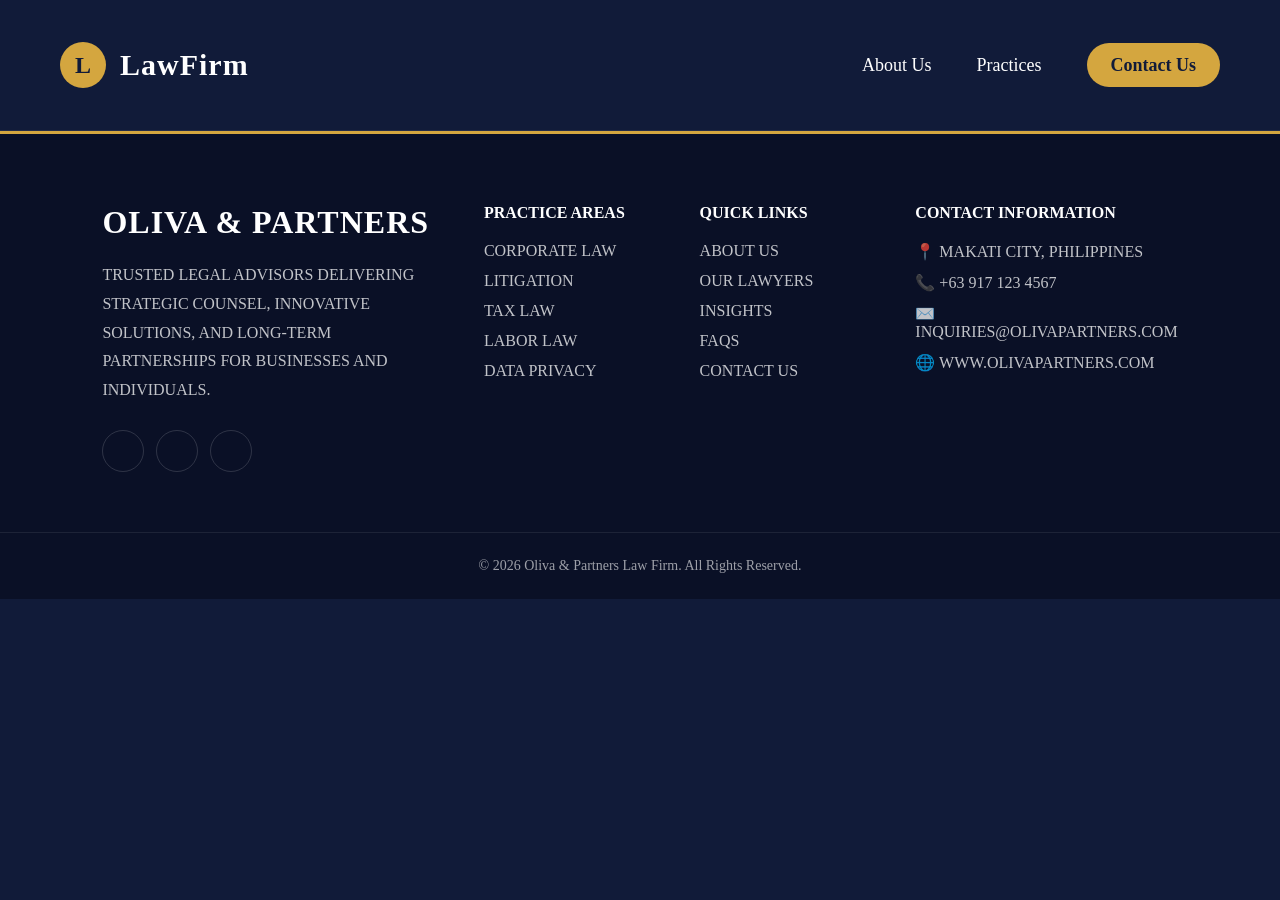
==== About Us.html @ 22f0175c "Initial website upload" ====
<!DOCTYPE html>
<html lang="en">
<head>
    <meta charset="UTF-8">
    <title>About Us</title>
    <link rel="stylesheet" href="style.css">
</head>

<body>

    <header>
        <nav class="navbar">

            <a href="#" class="logo">
                <div class="logo-icon">L</div>
                <div class="logo-text">LawFirm</div>
            </a>

            <div class="nav-wrapper">
                <ul class="nav-links" id="navLinks">
                    <li>
                        <a href="#">About Us</a>
                        <div class="mega-menu">
                            <div class="mega-column">
                                <h3>Our Firm</h3>
                                <a href="#">Who We Are</a>
                                <a href="#">History</a>
                                <a href="#">Mission & Vision</a>
                            </div>
                            <div class="mega-column">
                                <h3>Leadership</h3>
                                <a href="#">Partners</a>
                                <a href="#">Attorneys</a>
                                <a href="#">Careers</a>
                            </div>
                            <div class="mega-column">
                                <h3>Resources</h3>
                                <a href="#">News</a>
                                <a href="#">Insights</a>
                                <a href="#">Events</a>
                            </div>
                        </div>
                    </li>

                    <li>
                        <a href="#">Practices</a>
                        <div class="mega-menu">
                            <div class="mega-column">
                                <h3>Corporate</h3>
                                <a href="#">Business Law</a>
                                <a href="#">Mergers</a>
                                <a href="#">Contracts</a>
                            </div>
                            <div class="mega-column">
                                <h3>Litigation</h3>
                                <a href="#">Civil Litigation</a>
                                <a href="#">Commercial Disputes</a>
                                <a href="#">Arbitration</a>
                            </div>
                            <div class="mega-column">
                                <h3>Specialized</h3>
                                <a href="#">Tax Law</a>
                                <a href="#">IP Law</a>
                                <a href="#">Data Privacy</a>
                            </div>
                        </div>
                    </li>

                    <li>
                        <a href="#" class="contact-btn" id="openContactModal">
                            Contact Us
                        </a>
                    </li>
                </ul>

                <span class="nav-indicator" id="navIndicator"></span>
            </div>

        </nav>
    </header>
    <section class="about">
    </section>
    <footer class="footer">
        <div class="footer-container">

            <div class="footer-column">
                <h3 class="footer-logo">OLIVA & PARTNERS</h3>

                <p>
                    TRUSTED LEGAL ADVISORS DELIVERING STRATEGIC COUNSEL,
                    INNOVATIVE SOLUTIONS, AND LONG-TERM PARTNERSHIPS FOR
                    BUSINESSES AND INDIVIDUALS.
                </p>

                <div class="footer-social">
                    <a href="#"><i class="fab fa-facebook-f"></i></a>
                    <a href="#"><i class="fab fa-linkedin-in"></i></a>
                    <a href="#"><i class="fab fa-instagram"></i></a>
                </div>
            </div>

            <div class="footer-column">
                <h4>PRACTICE AREAS</h4>

                <ul>
                    <li><a href="#">CORPORATE LAW</a></li>
                    <li><a href="#">LITIGATION</a></li>
                    <li><a href="#">TAX LAW</a></li>
                    <li><a href="#">LABOR LAW</a></li>
                    <li><a href="#">DATA PRIVACY</a></li>
                </ul>
            </div>

            <div class="footer-column">
                <h4>QUICK LINKS</h4>

                <ul>
                    <li><a href="#">ABOUT US</a></li>
                    <li><a href="#">OUR LAWYERS</a></li>
                    <li><a href="#">INSIGHTS</a></li>
                    <li><a href="#">FAQS</a></li>
                    <li><a href="#">CONTACT US</a></li>
                </ul>
            </div>

            <div class="footer-column">
                <h4>CONTACT INFORMATION</h4>

                <ul class="contact-list">
                    <li>📍 MAKATI CITY, PHILIPPINES</li>
                    <li>📞 +63 917 123 4567</li>
                    <li>✉️ INQUIRIES@OLIVAPARTNERS.COM</li>
                    <li>🌐 WWW.OLIVAPARTNERS.COM</li>
                </ul>
            </div>

        </div>

        <div class="footer-bottom">
            <p>
                © 2026 Oliva & Partners Law Firm. All Rights Reserved.
            </p>
        </div>
    </footer>
    <div id="contactModalContainer"></div>
    <script src="script.js"></script>
</body>
</html>
---- style.css ----
:root {
    --primary-bg: #111b39;
    --secondary-bg: #1d2340;
    --card-bg: #232845;
    --gold: #d4a63f;
    --white: #ffffff;
    --text-light: rgba(255,255,255,.85);
    --border: rgba(255,255,255,.20);
}

* {
    margin: 0;
    padding: 0;
    box-sizing: border-box;
}

body {
    background: var(--primary-bg);
    color: var(--white);
    font-family: Perpetua, "Times New Roman", serif;
    overflow-x: hidden;
}

h1,
h2,
h3,
h4,
h5,
h6,
p,
a,
span,
li,
summary,
button,
input,
textarea {
    font-family: Perpetua, "Times New Roman", serif;
}

/* ===========================
   HEADER
=========================== */

header {
    background: var(--primary-bg);
    border-bottom: 1px solid rgba(255,255,255,.08);
    position: sticky;
    top: 0;
    z-index: 999;
}

.navbar {
    max-width: 1400px;
    height: 130px;
    margin: auto;
    padding: 0 60px;
    display: flex;
    align-items: center;
    justify-content: space-between;
}

.logo {
    display: flex;
    align-items: center;
    gap: 14px;
    text-decoration: none;
}

.logo-icon {
    width: 46px;
    height: 46px;
    border-radius: 50%;
    background: var(--gold);
    color: var(--primary-bg);
    display: grid;
    place-items: center;
    font-size: 24px;
    font-weight: bold;
}

.logo-text {
    font-size: 30px;
    color: var(--white);
    font-weight: 600;
    letter-spacing: 1px;
}

.nav-wrapper {
    position: relative;
}

.nav-links {
    list-style: none;
    display: flex;
    align-items: center;
    gap: 45px;
}

    .nav-links > li {
        position: relative;
    }

        .nav-links > li > a {
            text-decoration: none;
            color: var(--white);
            font-size: 18px;
            transition: .3s ease;
        }

        .nav-links > li:hover > a {
            color: var(--gold);
        }

.nav-indicator {
    position: absolute;
    bottom: -10px;
    height: 2px;
    width: 0;
    background: var(--gold);
    transition: all .3s ease;
}

.contact-btn {
    background: var(--gold);
    color: var(--primary-bg) !important;
    padding: 12px 24px !important;
    border-radius: 50px;
    font-weight: bold;
}

    .contact-btn:hover {
        background: #fff;
    }

/* ===========================
   MEGA MENU
=========================== */

.mega-menu {
    position: absolute;
    top: 100%;
    left: 50%;
    width: 900px;
    padding: 35px;
    background: var(--secondary-bg);
    border: 1px solid var(--border);
    border-radius: 14px;
    box-shadow: 0 20px 50px rgba(0,0,0,.35);
    display: grid;
    grid-template-columns: repeat(3,1fr);
    gap: 30px;
    opacity: 0;
    visibility: hidden;
    transform: translateX(-50%) translateY(15px);
    transition: .3s ease;
}

.nav-links li:hover .mega-menu {
    opacity: 1;
    visibility: visible;
    transform: translateX(-50%) translateY(0);
}

.mega-column h3 {
    color: var(--gold);
    margin-bottom: 15px;
    font-size: 22px;
}

.mega-column a {
    display: block;
    color: var(--white);
    text-decoration: none;
    padding: 8px 0;
    transition: .3s;
}

    .mega-column a:hover {
        color: var(--gold);
        padding-left: 8px;
    }

/* ===========================
   HERO TAGLINE
=========================== */

.tagline-section {
    background: var(--primary-bg);
    min-height: 500px;
    display: flex;
    align-items: center;
    padding: 70px 8%;
}

.tagline-content h1 {
    color: white;
    font-size: 72px;
    line-height: 1.35;
    font-weight: 700;
}

.tagline-content p {
    margin-top: 30px;
    color: var(--gold);
    font-size: 26px;
    line-height: 1.8;
    font-weight: 600;
}

/* ===========================
   LOGO SHOWCASE
=========================== */
.industries-showcase {
    background: #111b39;
    padding: 70px 8%;
    display: grid;
    grid-template-columns: 1fr 1.4fr;
    gap: 60px;
    align-items: center;
}

.industries-content .eyebrow {
    color: #d4a63f;
    text-transform: uppercase;
    letter-spacing: 3px;
    font-size: 15px;
}

.industries-content h2 {
    color: #fff;
    font-size: 48px;
    line-height: 1.1;
    margin: 14px 0;
}

.industries-content p {
    color: rgba(255,255,255,.78);
    font-size: 18px;
    line-height: 1.7;
    max-width: 560px;
}

.industries-list {
    display: grid;
    grid-template-columns: repeat(2, 1fr);
    gap: 14px;
}

.industry-item {
    background: linear-gradient(135deg, #1d2340, #232845);
    border: 1px solid rgba(255,255,255,.14);
    color: #fff;
    padding: 22px 24px;
    border-radius: 16px;
    font-size: 20px;
    position: relative;
    overflow: hidden;
    cursor: pointer;
    transition: .35s ease;
}

    .industry-item::before {
        content: "";
        position: absolute;
        left: 0;
        top: 0;
        width: 5px;
        height: 100%;
        background: #d4a63f;
        transform: scaleY(0);
        transform-origin: bottom;
        transition: .35s ease;
    }

    .industry-item::after {
        content: "→";
        position: absolute;
        right: 22px;
        opacity: 0;
        transform: translateX(-10px);
        transition: .35s ease;
        color: #d4a63f;
    }

    .industry-item:hover {
        transform: translateY(-6px);
        border-color: #d4a63f;
        box-shadow: 0 18px 45px rgba(0,0,0,.28);
        padding-left: 34px;
    }

        .industry-item:hover::before {
            transform: scaleY(1);
        }

        .industry-item:hover::after {
            opacity: 1;
            transform: translateX(0);
        }

@media (max-width: 900px) {
    .industries-showcase {
        grid-template-columns: 1fr;
        padding: 60px 24px;
    }

    .industries-content h2 {
        font-size: 36px;
    }

    .industries-list {
        grid-template-columns: 1fr;
    }

    .industry-item {
        font-size: 18px;
    }
}
/* ===========================
   FAQ
=========================== */

.faq-section {
    background: var(--primary-bg);
    padding: 90px 20px;
    color: #fff;
}

    .faq-section h2 {
        text-align: center;
        font-size: 52px;
        margin-bottom: 50px;
    }

.faq-container {
    max-width: 1000px;
    margin: auto;
}

.faq-item {
    background: var(--card-bg);
    border: 1px solid var(--border);
    border-radius: 10px;
    margin-bottom: 15px;
    overflow: hidden;
}

    .faq-item summary {
        list-style: none;
        cursor: pointer;
        padding: 25px;
        font-size: 22px;
        color: white;
        position: relative;
    }

        .faq-item summary::-webkit-details-marker {
            display: none;
        }

        .faq-item summary::after {
            content: "▾";
            position: absolute;
            right: 25px;
        }

    .faq-item[open] summary::after {
        content: "▴";
    }

    .faq-item p {
        background: var(--secondary-bg);
        color: var(--text-light);
        padding: 25px;
        line-height: 1.9;
        font-size: 18px;
    }

/* ===========================
   MOBILE
=========================== */

@media (max-width: 768px) {

    .navbar {
        flex-direction: column;
        height: auto;
        padding: 25px;
    }

    .nav-links {
        flex-direction: column;
        width: 100%;
        gap: 0;
        margin-top: 20px;
    }

    .mega-menu {
        position: static;
        width: 100%;
        grid-template-columns: 1fr;
        opacity: 1;
        visibility: visible;
        display: none;
        transform: none;
    }

    .nav-links li:hover .mega-menu {
        display: grid;
    }

    /* HERO TAGLINE ANIMATION */
    .tagline-content h1 {
        animation: fadeSlideUp 1s ease forwards;
        opacity: 0;
    }

    .tagline-content p {
        animation: fadeSlideUp 1s ease forwards;
        animation-delay: .35s;
        opacity: 0;
    }

    @keyframes fadeSlideUp {
        from {
            opacity: 0;
            transform: translateY(35px);
        }

        to {
            opacity: 1;
            transform: translateY(0);
        }
    }
    .logo-showcase {
        grid-template-columns: 1fr;
    }

    .logo-content h2 {
        font-size: 40px;
    }

    .faq-section h2 {
        font-size: 36px;
    }

    .faq-item summary {
        font-size: 18px;
    }

    .faq-item p {
        font-size: 16px;
    }
}

.lawyers-section {
    background: #111b39;
    padding: 120px 8%;
}

.section-header {
    text-align: center;
    margin-bottom: 70px;
}

    .section-header span {
        color: #d4a63f;
        letter-spacing: 3px;
        font-size: 14px;
    }

    .section-header h2 {
        color: white;
        font-size: 58px;
        margin: 15px 0;
        font-family: Perpetua, serif;
    }

    .section-header p {
        color: rgba(255,255,255,.8);
        max-width: 700px;
        margin: auto;
        line-height: 1.8;
    }

.lawyers-section {
    background: #111b39;
    padding: 120px 8%;
}

.section-header {
    text-align: center;
    margin-bottom: 70px;
}

    .section-header span {
        color: #d4a63f;
        letter-spacing: 3px;
        font-size: 14px;
    }

    .section-header h2 {
        color: white;
        font-size: 58px;
        margin: 15px 0;
        font-family: Perpetua, serif;
    }

    .section-header p {
        color: rgba(255,255,255,.8);
        max-width: 700px;
        margin: auto;
        line-height: 1.8;
    }

.lawyers-grid {
    display: grid;
    grid-template-columns: repeat(3,1fr);
    gap: 35px;
}


.lawyer-card {
    background: #1b2347;
    border-radius: 18px;
    overflow: hidden;
    border: 1px solid rgba(255,255,255,.08);
    transition: .4s ease;
}

/* Animation only runs when JS adds .animate-lawyers to body */
body.animate-lawyers .lawyer-card.reveal {
    opacity: 0;
    transform: translateY(50px);
}

    body.animate-lawyers .lawyer-card.reveal.active {
        opacity: 1;
        transform: translateY(0);
    }

    .lawyer-card.active {
        opacity: 1;
        transform: translateY(0);
    }

    .lawyer-card:hover {
        transform: translateY(-10px);
        box-shadow: 0 25px 60px rgba(0,0,0,.35);
    }

.lawyer-image {
    position: relative;
    height: 560px;
    background: linear-gradient(180deg, #20284d 0%, #151d3c 100%);
    display: flex;
    justify-content: center;
    align-items: flex-end;
    overflow: hidden;
}

    .lawyer-image img {
        width: 100%;
        height: 100%;
        object-fit: contain;
        object-position: center bottom;
        transition: transform .45s ease;
    }

.lawyer-card:hover .lawyer-image img {
    transform: scale(1.03);
}

.lawyer-overlay {
    position: absolute;
    inset: 0;
    background: rgba(17,27,57,.85);
    display: flex;
    justify-content: center;
    align-items: center;
    opacity: 0;
    transition: .4s ease;
}

.lawyer-card:hover .lawyer-overlay {
    opacity: 1;
}

.lawyer-overlay a {
    color: white;
    text-decoration: none;
    border: 1px solid #d4a63f;
    padding: 12px 24px;
    border-radius: 50px;
    transition: .3s;
}

    .lawyer-overlay a:hover {
        background: #d4a63f;
        color: #111b39;
    }

.lawyer-content {
    padding: 25px;
}

    .lawyer-content h3 {
        color: white;
        font-size: 26px;
        margin-bottom: 10px;
        font-family: Perpetua, serif;
    }

    .lawyer-content span {
        color: #d4a63f;
        font-size: 16px;
    }

    .lawyer-content::before {
        content: '';
        display: block;
        width: 0;
        height: 2px;
        background: #d4a63f;
        margin-bottom: 15px;
        transition: .4s ease;
    }

.lawyer-card:hover .lawyer-content::before {
    width: 100%;
}
@media (max-width: 768px) {

    .lawyers-section {
        padding: 70px 22px;
    }

    .lawyers-grid {
        grid-template-columns: 1fr;
        gap: 28px;
    }

    .lawyer-image {
        height: 460px;
    }

        .lawyer-image img {
            object-fit: contain;
            object-position: center top;
        }

    .lawyer-content {
        padding: 22px;
        text-align: center;
    }

        .lawyer-content h3 {
            font-size: 22px;
        }

        .lawyer-content span {
            font-size: 15px;
        }
}
@media (max-width: 480px) {
    .lawyer-image {
        height: 300px;
    }

    .lawyer-content h3 {
        font-size: 21px;
    }
}
@media (max-width: 992px) {

    .lawyers-grid {
        grid-template-columns: repeat(2,1fr);
    }

    .lawyer-image {
        height: 500px;
    }
}
.footer {
    background: #0a1026;
    border-top: 3px solid #d4a63f;
    padding-top: 70px;
}

.footer-container {
    max-width: 1400px;
    margin: auto;
    padding: 0 8%;
    display: grid;
    grid-template-columns: 2fr 1fr 1fr 1.5fr;
    gap: 50px;
}

.footer-column h3,
.footer-column h4 {
    color: #ffffff;
    font-family: Perpetua, serif;
    margin-bottom: 20px;
}

.footer-logo {
    font-size: 32px;
    letter-spacing: 1px;
}

.footer-column p {
    color: rgba(255,255,255,.75);
    line-height: 1.8;
}

.footer-column ul {
    list-style: none;
    padding: 0;
}

    .footer-column ul li {
        margin-bottom: 12px;
    }

        .footer-column ul li a {
            text-decoration: none;
            color: rgba(255,255,255,.75);
            transition: .3s ease;
        }

            .footer-column ul li a:hover {
                color: #d4a63f;
                padding-left: 6px;
            }

.contact-list li {
    color: rgba(255,255,255,.75);
}

.footer-social {
    margin-top: 25px;
    display: flex;
    gap: 12px;
}

    .footer-social a {
        width: 42px;
        height: 42px;
        border: 1px solid rgba(255,255,255,.15);
        border-radius: 50%;
        display: flex;
        align-items: center;
        justify-content: center;
        color: white;
        text-decoration: none;
        transition: .3s ease;
    }

        .footer-social a:hover {
            background: #d4a63f;
            color: #111b39;
            transform: translateY(-3px);
        }

.footer-bottom {
    margin-top: 60px;
    padding: 25px 0;
    border-top: 1px solid rgba(255,255,255,.08);
    text-align: center;
}

    .footer-bottom p {
        color: rgba(255,255,255,.6);
        font-size: 14px;
    }
.logo {
    display: flex;
    align-items: center;
    text-decoration: none;
}

.main-logo {
    height: 100px;
    width: auto;
    object-fit: contain;
    transition: all .3s ease;
}

    .main-logo:hover {
        transform: scale(1.03);
    }
@media (max-width: 768px) {
    .main-logo {
        height: 55px;
    }

    .navbar {
        height: auto;
        padding: 20px;
    }
}
.mega-menu-about {
    display: block !important;
    width: 1000px;
}

.mega-about-card {
    width: 100%;
    max-width: 100%;
}
.contact-modal {
    position: fixed;
    inset: 0;
    background: rgba(0,0,0,.7);
    display: none;
    justify-content: center;
    align-items: center;
    z-index: 99999;
    padding: 20px;
}

    .contact-modal.active {
        display: flex;
    }

.contact-modal-box {
    background: #111b39;
    border-top: 4px solid #d4a63f;
    border-radius: 20px;
    width: 100%;
    max-width: 600px;
    padding: 40px;
    color: white;
    position: relative;
    animation: modalSlideUp .3s ease;
}

.contact-close {
    position: absolute;
    top: 15px;
    right: 20px;
    border: none;
    background: none;
    color: white;
    font-size: 32px;
    cursor: pointer;
}

.contact-label {
    color: #d4a63f;
    text-transform: uppercase;
    letter-spacing: 3px;
    font-size: 14px;
}

.contact-modal-box h2 {
    margin-top: 10px;
    margin-bottom: 25px;
}

.contact-info p {
    line-height: 1.8;
    margin-bottom: 20px;
}

@keyframes modalSlideUp {
    from {
        opacity: 0;
        transform: translateY(40px);
    }

    to {
        opacity: 1;
        transform: translateY(0);
    }
}
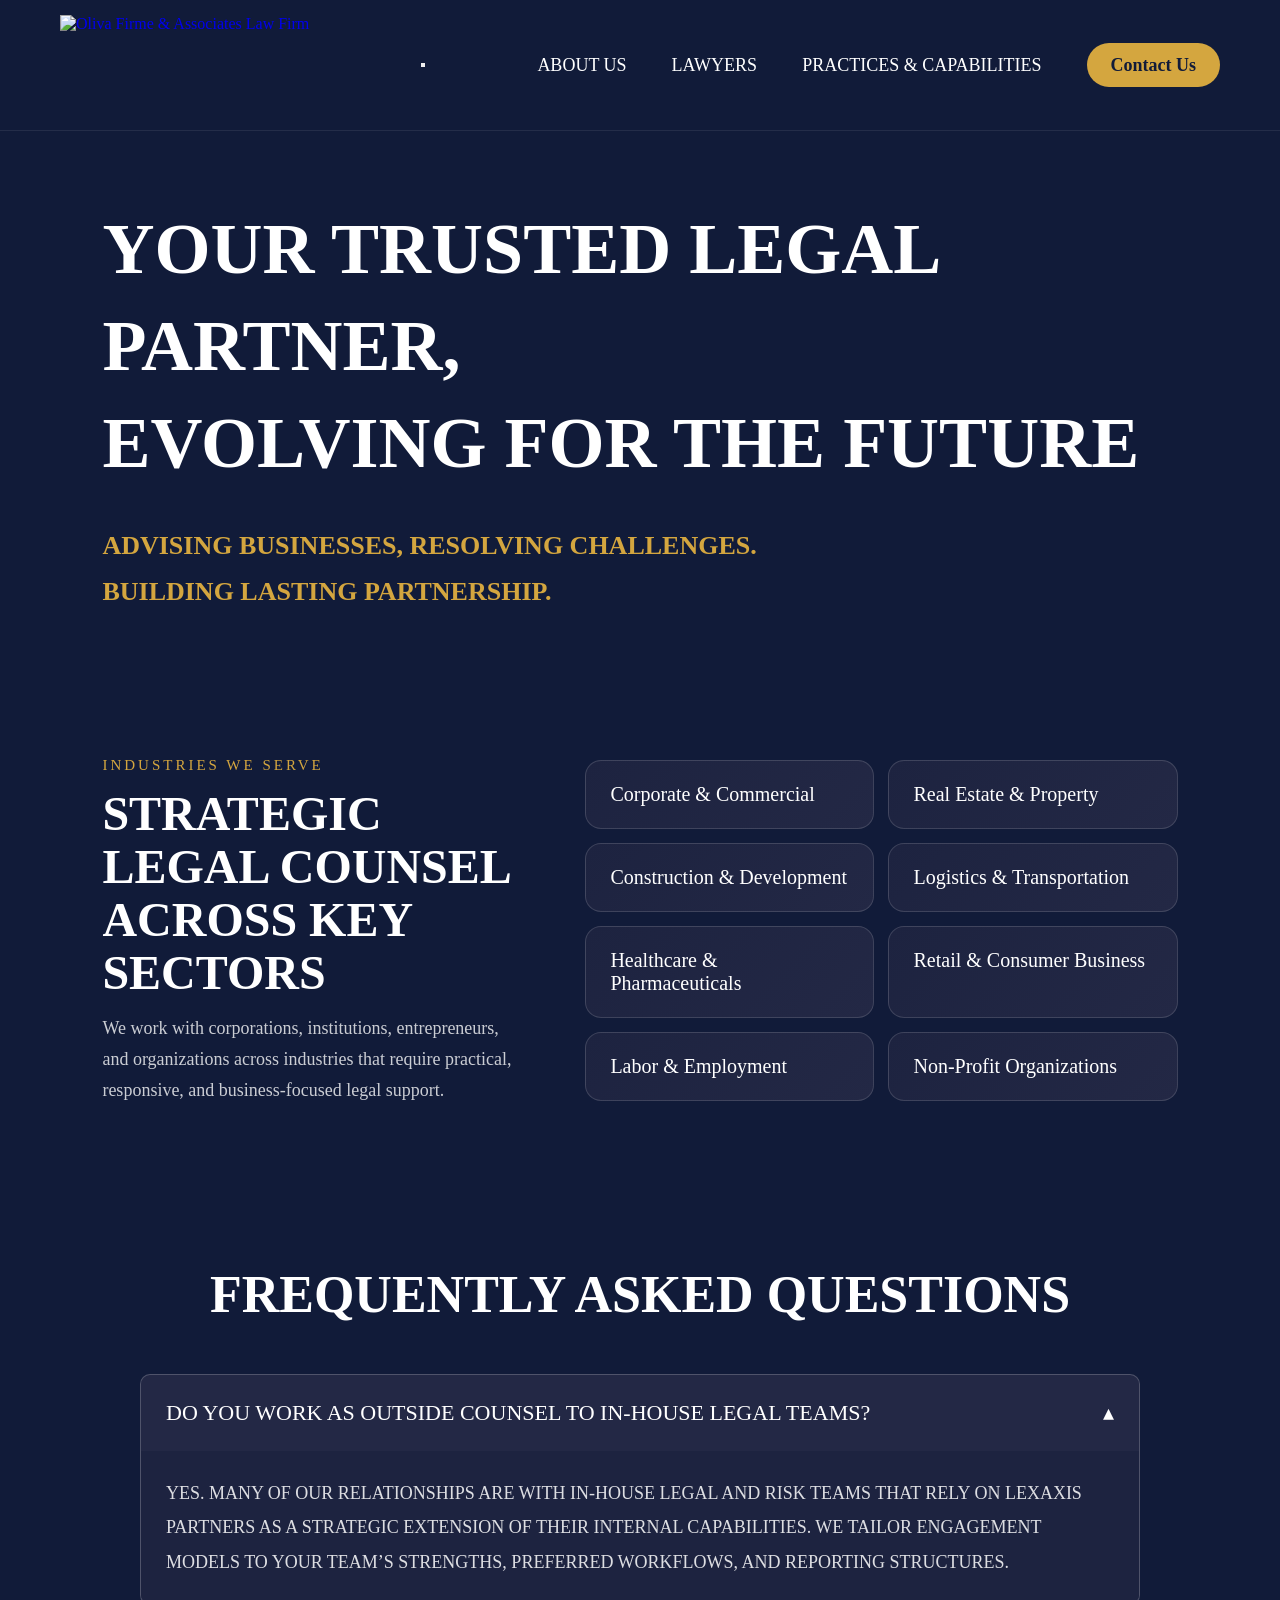
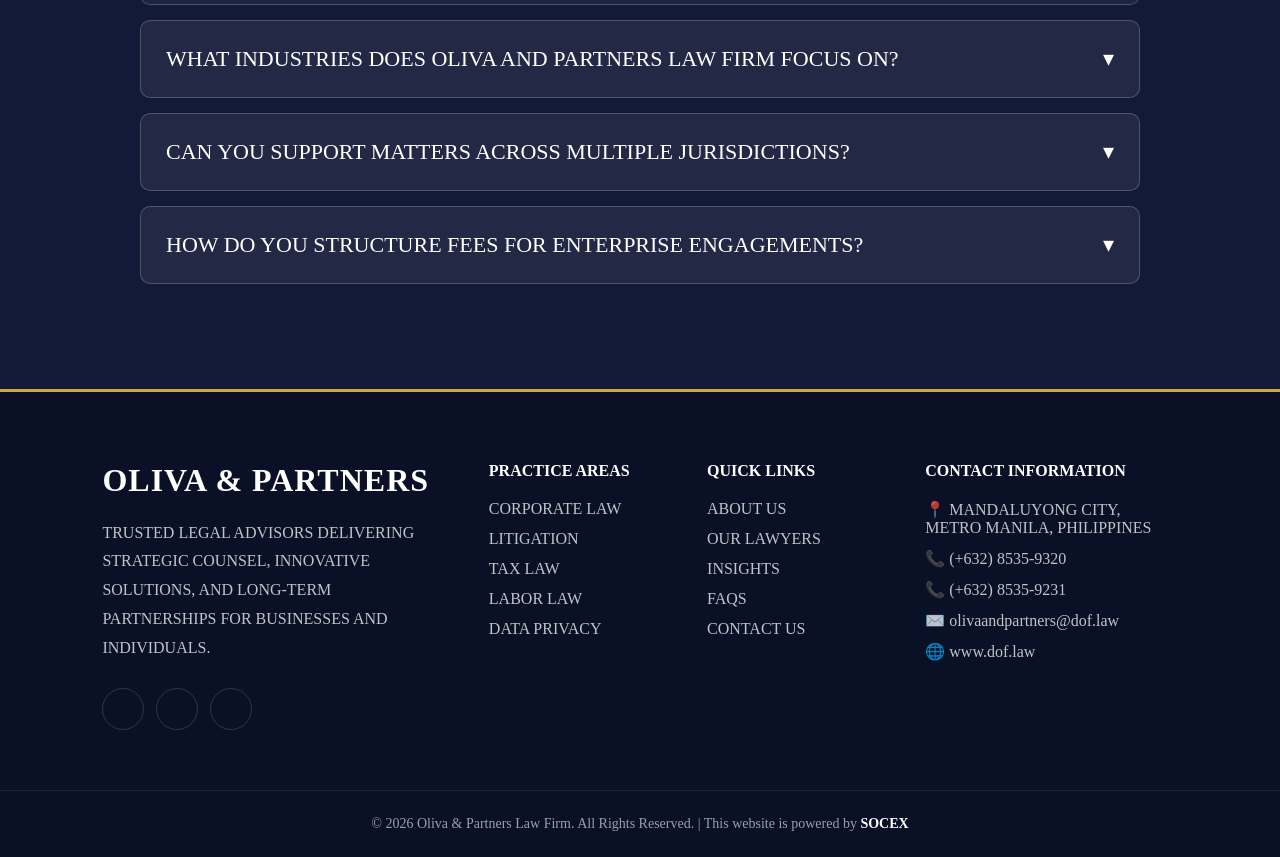
==== commit 0872b206: "Update About Us.html" ====
--- a/About Us.html
+++ b/About Us.html
@@ -2,48 +2,101 @@
 <html lang="en">
 <head>
     <meta charset="UTF-8">
-    <title>About Us</title>
+    <meta name="viewport" content="width=device-width, initial-scale=1.0">
+    <title>Oliva & Partners Law Firm</title>
+
     <link rel="stylesheet" href="style.css">
 </head>
 
-<body>
+<body class="home-page">
 
     <header>
         <nav class="navbar">
 
             <a href="#" class="logo">
-                <div class="logo-icon">L</div>
-                <div class="logo-text">LawFirm</div>
+                <img src="https://assets.cdn.filesafe.space/RAy1FldhpgdvIee2xIEt/media/6a219199da24932f120e011f.png"
+                     alt="Oliva Firme & Associates Law Firm"
+                     class="main-logo">
             </a>
+
+            <button class="nav-toggle" type="button" aria-label="Open navigation" aria-controls="navLinks" aria-expanded="false">
+                <span></span>
+                <span></span>
+                <span></span>
+            </button>
 
             <div class="nav-wrapper">
                 <ul class="nav-links" id="navLinks">
-                    <li>
-                        <a href="#">About Us</a>
+                    <li class="has-mega-menu">
+                        <a href="#" class="nav-dropdown-trigger" aria-expanded="false">ABOUT US</a>
+                        <div class="mega-menu mega-menu-about">
+                            <div class="mega-about-card">
+                                <h3 class="mega-about-label">ABOUT THE FIRM</h3>
+                                <br>
+
+
+
+                                <p>
+                                    OLIVA FIRME & ASSOCIATES LAW FIRM was formed in June 2008 after Atty. Rommel V. Oliva and Justice Nesauro H. Firme formalized their law partnership which started since June 2004.
+                                </p>
+                                <br>
+                                <p>
+                                    Atty. Oliva is a graduate of University of Santo Tomas Faculty of Civil Law in 1997 and has worked both in government
+                                    offices and in other law firms before he decided to put up the Law Firm. Justice Firme on the other hand is likewise
+                                    a graduate of University of Santo Tomas Faculty of Civil Law in 2003 and right after hurdling the bar examination given
+                                    by the Supreme Court, he joined Atty. Oliva in the law office. In view of his recent appointment as a Regular Member of the
+                                    Judicial and Bar Council representing the Academe, he is currently on leave from the law firm.
+                                </p>
+                                <br>
+
+                                <p>
+                                    Through years of legal practice, the Law Firm has rendered various legal services to our retaining clients by specializing in
+                                    corporate legal practice, which necessarily includes the drafting of contracts, rendition of legal opinion, actual handling of
+                                    all cases (labor, civil and criminal) of our clients, as well as attendance in board meetings.
+                                </p>
+                                <br>
+
+                                <p>
+                                    Since 2008, the Law Firm has gradually expanded in terms of the number of retaining clients as well as hiring associate lawyers.
+                                    Some of our long-time retaining clients are Hon. Secretary Benhur Abalos of DILG, Extra Excel International (Phils.), Inc.,
+                                    Allegro Resources Corporation, Counterflow Movers Inc., Hypro Construction and Development Corporation, Music Museum Group, Inc.,
+                                    Airtropolis Consolidators Phils. Inc., Mind Alliance Ventures, Inc. (owner of Memoxpress), Sahara Games and Amusement Phils. Corp.,
+                                    SOS Children’s Villages Inc., Skymed Pharma Distributor, Driven By Passion, Inc. (owner of Primadonna), Mr. Quickie, Inc. and among others.
+                                </p>
+                                <br>
+
+                                <p>
+                                    Meanwhile, the Law Firm has hired full time associate lawyers Elmar H. Malapitan (SSC-R), Pamela L. Faller (San Beda), Ahda B. Pajo (MLQU),
+                                    Lawrence Anthony Bautista (JRU), Thomas Alvin Morada (JRU), Darlene B. Bibat (JRU), and Elizabeth L. Robles (MLC) to meet the demands of the clients.
+
+                                </p>
+                                <br>
+
+                                <p>
+                                    The expansion of the Law Firm portrays the advocacy and desire of Atty. Oliva and Justice Firme to render quality legal service to its clients within the bounds of ethical measures.
+
+                                </p>
+                                <br>
+
+
+                                <div class="mega-about-highlight">
+                                    EXCEPTIONAL LEGAL REPRESENTATION GUIDED BY PROFESSIONALISM, ETHICS, AND LASTING CLIENT PARTNERSHIPS.
+                                </div>
+                            </div>
+                        </div>
+                    </li>
+                    <li class="has-mega-menu">
+                        <a href="#" class="nav-dropdown-trigger" aria-expanded="false">LAWYERS</a>
                         <div class="mega-menu">
                             <div class="mega-column">
-                                <h3>Our Firm</h3>
-                                <a href="#">Who We Are</a>
-                                <a href="#">History</a>
-                                <a href="#">Mission & Vision</a>
-                            </div>
-                            <div class="mega-column">
-                                <h3>Leadership</h3>
-                                <a href="#">Partners</a>
-                                <a href="#">Attorneys</a>
-                                <a href="#">Careers</a>
-                            </div>
-                            <div class="mega-column">
-                                <h3>Resources</h3>
-                                <a href="#">News</a>
-                                <a href="#">Insights</a>
-                                <a href="#">Events</a>
+                                <h3>OUR TEAM</h3>
+                                <a href="Lawyers.html">LAWYERS</a>
                             </div>
                         </div>
                     </li>
 
-                    <li>
-                        <a href="#">Practices</a>
+                    <li class="has-mega-menu">
+                        <a href="#" class="nav-dropdown-trigger" aria-expanded="false">PRACTICES &amp; CAPABILITIES</a>
                         <div class="mega-menu">
                             <div class="mega-column">
                                 <h3>Corporate</h3>
@@ -78,7 +131,82 @@
 
         </nav>
     </header>
-    <section class="about">
+    <section class="tagline-section">
+        <div class="tagline-content">
+            <h1>
+                YOUR TRUSTED LEGAL PARTNER,<br>
+                EVOLVING FOR THE FUTURE
+            </h1>
+
+            <p>
+                ADVISING BUSINESSES, RESOLVING CHALLENGES.<br>
+                BUILDING LASTING PARTNERSHIP.
+            </p>
+        </div>
+    </section>
+    <section class="industries-showcase">
+        <div class="industries-content">
+            <span class="eyebrow">Industries We Serve</span>
+
+            <h2>STRATEGIC LEGAL COUNSEL ACROSS KEY SECTORS</h2>
+
+            <p>
+                We work with corporations, institutions, entrepreneurs, and organizations
+                across industries that require practical, responsive, and business-focused legal support.
+            </p>
+        </div>
+
+        <div class="industries-list">
+            <div class="industry-item">Corporate & Commercial</div>
+            <div class="industry-item">Real Estate & Property</div>
+            <div class="industry-item">Construction & Development</div>
+            <div class="industry-item">Logistics & Transportation</div>
+            <div class="industry-item">Healthcare & Pharmaceuticals</div>
+            <div class="industry-item">Retail & Consumer Business</div>
+            <div class="industry-item">Labor & Employment</div>
+            <div class="industry-item">Non-Profit Organizations</div>
+        </div>
+    </section>
+    <section class="faq-section">
+        <h2>FREQUENTLY ASKED QUESTIONS</h2>
+
+        <div class="faq-container">
+            <details class="faq-item" open>
+                <summary>DO YOU WORK AS OUTSIDE COUNSEL TO IN-HOUSE LEGAL TEAMS?</summary>
+                <p>
+                    YES. MANY OF OUR RELATIONSHIPS ARE WITH IN-HOUSE LEGAL AND RISK TEAMS THAT RELY ON LEXAXIS
+                    PARTNERS AS A STRATEGIC EXTENSION OF THEIR INTERNAL CAPABILITIES. WE TAILOR ENGAGEMENT MODELS
+                    TO YOUR TEAM’S STRENGTHS, PREFERRED WORKFLOWS, AND REPORTING STRUCTURES.
+                </p>
+            </details>
+
+            <details class="faq-item">
+                <summary>WHAT INDUSTRIES DOES OLIVA AND PARTNERS LAW FIRM FOCUS ON?</summary>
+                <p>
+                    WE PRIMARILY SUPPORT TECHNOLOGY, FINTECH, HEALTHCARE, AND DATA-INTENSIVE ENTERPRISES. OUR
+                    ATTORNEYS COMBINE SECTOR FLUENCY WITH DEEP EXPERIENCE IN CORPORATE, REGULATORY, AND DISPUTES
+                    WORK, ALLOWING US TO MOVE QUICKLY IN COMPLEX OR FAST-CHANGING ENVIRONMENTS.
+                </p>
+            </details>
+
+            <details class="faq-item">
+                <summary>CAN YOU SUPPORT MATTERS ACROSS MULTIPLE JURISDICTIONS?</summary>
+                <p>
+                    YES. OUR TEAM HAS LED MATTERS ACROSS NORTH AMERICA, EUROPE, AND KEY ASIA-PACIFIC MARKETS.
+                    WE COORDINATE CLOSELY WITH TRUSTED LOCAL COUNSEL WHERE NEEDED, WHILE MAINTAINING A SINGLE
+                    STRATEGIC VIEW FOR YOUR LEADERSHIP AND BOARD.
+                </p>
+            </details>
+
+            <details class="faq-item">
+                <summary>HOW DO YOU STRUCTURE FEES FOR ENTERPRISE ENGAGEMENTS?</summary>
+                <p>
+                    IN ADDITION TO TRADITIONAL HOURLY ARRANGEMENTS, WE FREQUENTLY PROPOSE ALTERNATIVE FEE STRUCTURES
+                    INCLUDING SCOPED PROJECT FEES, PORTFOLIOS, AND RETAINERS ALIGNED TO YOUR BUDGET, PREDICTABILITY
+                    NEEDS, AND INTERNAL APPROVAL PROCESSES.
+                </p>
+            </details>
+        </div>
     </section>
     <footer class="footer">
         <div class="footer-container">
@@ -127,10 +255,11 @@
                 <h4>CONTACT INFORMATION</h4>
 
                 <ul class="contact-list">
-                    <li>📍 MAKATI CITY, PHILIPPINES</li>
-                    <li>📞 +63 917 123 4567</li>
-                    <li>✉️ INQUIRIES@OLIVAPARTNERS.COM</li>
-                    <li>🌐 WWW.OLIVAPARTNERS.COM</li>
+                    <li>📍 MANDALUYONG CITY, METRO MANILA, PHILIPPINES</li>
+                    <li>📞 (+632) 8535-9320</li>
+                    <li>📞 (+632) 8535-9231</li>
+                    <li>✉️ olivaandpartners@dof.law</li>
+                    <li>🌐 www.dof.law</li>
                 </ul>
             </div>
 
@@ -138,11 +267,16 @@
 
         <div class="footer-bottom">
             <p>
-                © 2026 Oliva & Partners Law Firm. All Rights Reserved.
+                © 2026 Oliva & Partners Law Firm. All Rights Reserved. |
+                This website is powered by
+                <a href="https://socexconsulting.com" target="_blank" class="footer-link">
+                    SOCEX
+                </a>
             </p>
         </div>
     </footer>
+
     <div id="contactModalContainer"></div>
     <script src="script.js"></script>
 </body>
-</html>+</html>
--- a/style.css
+++ b/style.css
@@ -874,4 +874,15 @@
         opacity: 1;
         transform: translateY(0);
     }
-}+}
+.footer-link {
+    color: #ffffff;
+    text-decoration: none;
+    font-weight: 600;
+    transition: all .3s ease;
+}
+
+    .footer-link:hover {
+        color: #ffffff;
+        text-decoration: underline;
+    }
